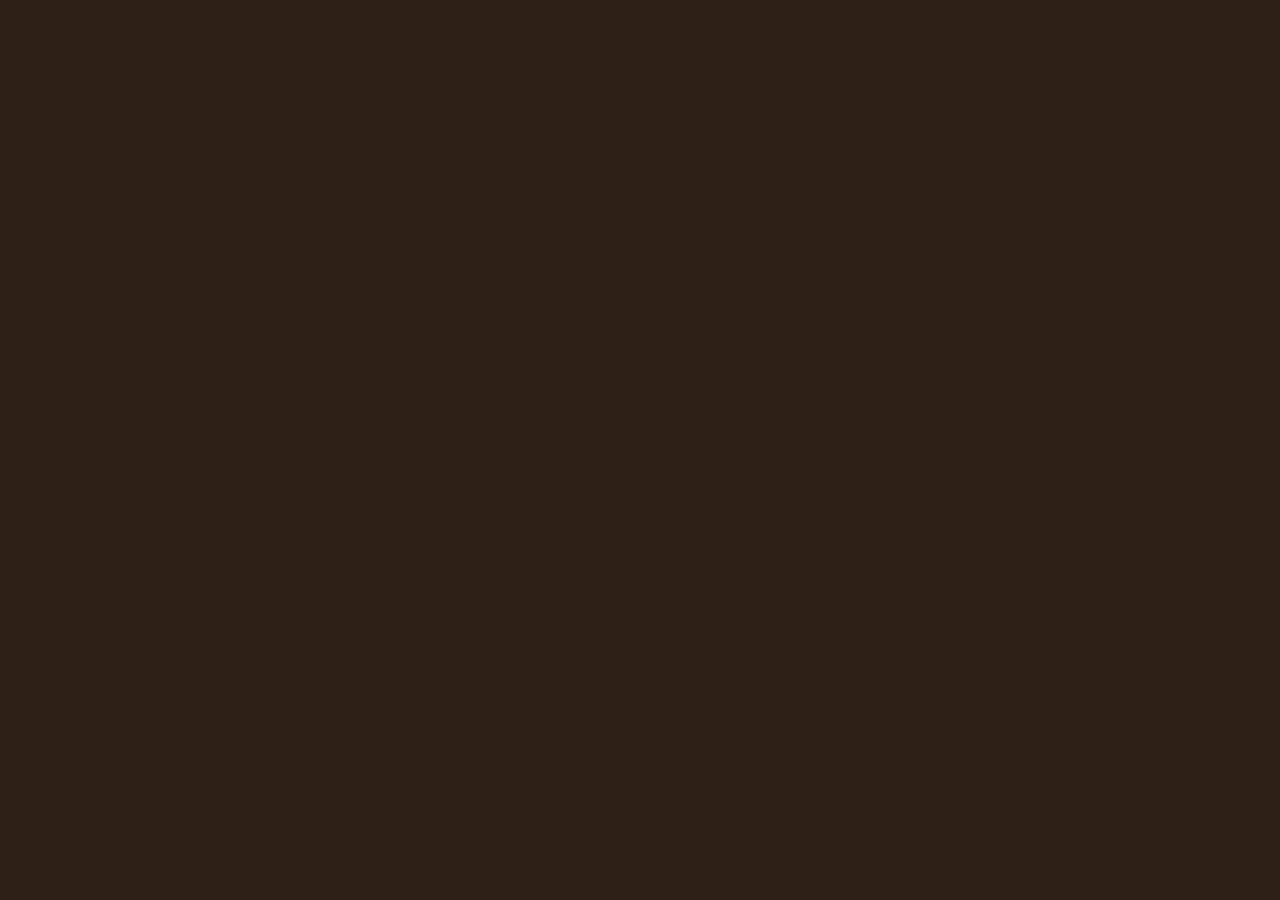
==== index.html @ 1f21533e "Cópia do Jogo da Memória do KiFácil Repositório extraído da pasta jogos-passa-tempo/jogo-memoria do " ====
<!DOCTYPE html>
<html lang="pt-BR">
<head>
<meta charset="UTF-8">
<meta name="viewport" content="width=device-width, initial-scale=1.0">
<title>Jogo da Memória · KiFácil</title>
<link rel="icon" type="image/png" href="/favicon.png">
<link rel="preconnect" href="https://fonts.googleapis.com">
<link href="https://fonts.googleapis.com/css2?family=Lora:ital,wght@0,500;0,600;1,500;1,600&family=Libre+Baskerville:ital,wght@0,400;0,700;1,400&display=swap" rel="stylesheet">
<link rel="stylesheet" href="style.css">
</head>
<body>

<nav class="nav">
  <a href="../../app-academia/academia.html">Academia KiFácil</a>
  <span class="nav-sep">›</span>
  <a href="../../app-academia/jogos.html">Jogos</a>
  <span class="nav-sep">›</span>
  Jogo da Memória
</nav>

<header class="header">
  <div>
    <div class="eyebrow">Jogo de Memória · KiFácil</div>
    <h1 class="page-title">Jogo da Memória</h1>
  </div>
  <div class="header-stats" id="header-stats">
    <div class="hstat"><span class="hstat-label">Tempo</span><span class="hstat-valor" id="stat-tempo">00:00</span></div>
    <div class="hstat"><span class="hstat-label">Jogadas</span><span class="hstat-valor" id="stat-jogadas">0</span></div>
    <div class="hstat"><span class="hstat-label">Pares</span><span class="hstat-valor" id="stat-pares">0/0</span></div>
  </div>
</header>

<div id="game-area">

  <!-- TABULEIRO -->
  <div id="tabuleiro-wrap">
    <div id="tabuleiro"></div>
  </div>

  <!-- BARRA DE PRÉVIA / EMBARALHAR -->
  <div id="preview-wrap" class="hidden">
    <div id="preview-texto">Memorize as cartas...</div>
    <button class="btn-jogo" id="btn-embaralhar">🔀 Embaralhar e Começar</button>
  </div>

  <!-- TELA DE SELEÇÃO DE DIFICULDADE -->
  <div id="overlay-dificuldade" class="game-overlay">
    <div class="overlay-card">
      <div class="overlay-eyebrow">Preparação</div>
      <div class="overlay-titulo">Escolha a dificuldade</div>
      <div class="overlay-texto">Vire duas cartas por vez. Se forem iguais, elas ficam reveladas. Encontre todos os pares!</div>
      <div class="dificuldade-opcoes">
        <button class="dificuldade-card" data-nivel="facil">
          <div class="dificuldade-nome">Fácil</div>
          <div class="dificuldade-info">6 pares · 12 cartas</div>
          <div class="dificuldade-recorde" id="recorde-facil"></div>
        </button>
        <button class="dificuldade-card" data-nivel="medio">
          <div class="dificuldade-nome">Médio</div>
          <div class="dificuldade-info">10 pares · 20 cartas</div>
          <div class="dificuldade-recorde" id="recorde-medio"></div>
        </button>
        <button class="dificuldade-card" data-nivel="dificil">
          <div class="dificuldade-nome">Difícil</div>
          <div class="dificuldade-info">15 pares · 30 cartas</div>
          <div class="dificuldade-recorde" id="recorde-dificil"></div>
        </button>
      </div>
    </div>
  </div>

  <!-- TELA DE VITÓRIA -->
  <div id="overlay-vitoria" class="game-overlay hidden">
    <div class="overlay-card">
      <div class="overlay-eyebrow">Parabéns!</div>
      <div class="overlay-titulo">Você encontrou todos os pares!</div>
      <div class="vitoria-stats-row">
        <div class="vitoria-stat"><strong id="vit-tempo">00:00</strong><span>Tempo</span></div>
        <div class="vitoria-stat"><strong id="vit-jogadas">0</strong><span>Jogadas</span></div>
      </div>
      <div class="vitoria-xp" id="vit-xp"></div>
      <div class="vitoria-recorde" id="vit-recorde"></div>
      <div class="overlay-texto">Sair ou jogar de novo?</div>
      <div class="overlay-actions">
        <button class="btn-jogo" id="btn-jogar-de-novo">🔁 Jogar de Novo</button>
        <a href="../../app-academia/jogos.html" class="btn-jogo-secundario">🚪 Sair</a>
        <button class="btn-jogo-secundario" id="btn-trocar-dificuldade">Trocar Dificuldade</button>
      </div>
    </div>
  </div>

</div><!-- /game-area -->

<script src="script.js"></script>
<script type="module">
  import { requireAuth }          from '../../app-academia/js/guards.js';
  import { session }              from '../../app-academia/js/session.js';
  import { usuarioAtual }         from '../../app-academia/js/auth.js';
  import { registrarEntradaFase } from '../../app-academia/js/progresso.js';

  await requireAuth('../../app-academia/login.html').catch(() => {});
  await session.aguardar();
  document.body.style.visibility = 'visible';

  window._concederXpMemoria = async function (xp) {
    const user = usuarioAtual();
    if (!user) return;
    try { await registrarEntradaFase(user.uid, xp); }
    catch (e) { console.error('[Jogo da Memória] Erro ao conceder XP:', e); }
  };
</script>
</body>
</html>
---- style.css ----
*, *::before, *::after { box-sizing: border-box; margin: 0; padding: 0; }

:root {
  --bg:        #2e2016;
  --text:      #f5ead0;
  --soft:      #e8d4b0;
  --gold:      #e8b84b;
  --gold-dim:  #b8891e;
  --border:    rgba(212,170,106,0.4);
  --panel-bg:  rgba(6,3,0,0.93);
  --ok:        rgba(100,220,130,0.92);
}

html, body {
  height: 100%; overflow: hidden;
  font-family: 'Libre Baskerville', serif;
  color: var(--text);
  background: var(--bg);
}
body { display: flex; flex-direction: column; visibility: hidden; }

/* ── NAV ── */
.nav {
  background: #1a0f08;
  padding: 10px 28px;
  display: flex; align-items: center; gap: 8px;
  border-bottom: 1px solid var(--border);
  font-size: 11px; color: var(--soft);
  letter-spacing: .04em; flex-shrink: 0;
}
.nav a { color: var(--gold); text-decoration: none; }
.nav a:hover { text-decoration: underline; }
.nav-sep { color: rgba(232,216,176,0.35); }

/* ── HEADER ── */
.header {
  background: #1a0f08;
  padding: 14px 28px 12px;
  border-bottom: 1px solid rgba(212,170,106,0.2);
  display: flex; align-items: center; justify-content: space-between;
  flex-shrink: 0; flex-wrap: wrap; gap: 10px;
}
.eyebrow { font-size: 9px; letter-spacing: .16em; text-transform: uppercase; color: var(--gold); margin-bottom: 3px; }
.page-title { font-family: 'Lora', serif; font-size: 24px; font-weight: 600; color: var(--text); line-height: 1.1; }

.header-stats { display: flex; gap: 22px; }
.hstat { display: flex; flex-direction: column; align-items: center; min-width: 56px; }
.hstat-label { font-size: 8px; letter-spacing: .12em; text-transform: uppercase; color: rgba(232,216,176,0.5); }
.hstat-valor { font-family: 'Lora', serif; font-size: 18px; font-weight: 600; color: var(--gold); }

/* ── GAME AREA ── */
#game-area { position: relative; flex: 1; min-height: 0; overflow: hidden; background: radial-gradient(ellipse at 50% 0%, #3a2a1a 0%, #1a1024 70%); }

#tabuleiro-wrap { position: absolute; inset: 0; display: flex; align-items: center; justify-content: center; padding: 20px 20px 90px; overflow: auto; }
#tabuleiro { display: grid; gap: 10px; justify-content: center; align-content: center; }

/* ── BARRA DE PRÉVIA / EMBARALHAR ── */
#preview-wrap {
  position: absolute; left: 50%; bottom: 18px; transform: translateX(-50%);
  z-index: 150;
  display: flex; flex-direction: column; align-items: center; gap: 8px;
  background: rgba(6,3,0,0.92);
  border: 1.5px solid rgba(232,184,75,0.4);
  border-radius: 14px;
  padding: 12px 20px;
  box-shadow: 0 8px 30px rgba(0,0,0,.7);
}
#preview-wrap.hidden { display: none; }
#preview-texto { font-size: 12px; color: var(--soft); font-style: italic; }
#preview-wrap .btn-jogo { width: auto; padding: .65rem 1.6rem; }

/* ── CARTAS ── */
.carta {
  position: relative;
  aspect-ratio: 3 / 4;
  cursor: pointer;
  perspective: 800px;
}
.carta-interior {
  position: relative; width: 100%; height: 100%;
  transform-style: preserve-3d;
  transition: transform .45s cubic-bezier(.4,.2,.2,1);
}
.carta.virada .carta-interior { transform: rotateY(180deg); }

.carta-face {
  position: absolute; inset: 0;
  backface-visibility: hidden;
  border-radius: 8px;
  overflow: hidden;
  border: 1.5px solid var(--border);
  box-shadow: 0 4px 14px rgba(0,0,0,.4);
}
.carta-verso {
  background: linear-gradient(155deg, #4a3222, #2a1c10);
  display: flex; align-items: center; justify-content: center;
}
.carta-verso::before {
  content: '✦';
  font-size: clamp(14px, 4vw, 26px);
  color: rgba(232,184,75,0.5);
}
.carta-frente {
  transform: rotateY(180deg);
  background: radial-gradient(ellipse at center, #2a1c10 0%, #1a0f08 100%);
}
.carta-frente img { width: 100%; height: 100%; object-fit: contain; display: block; }

.carta.encontrada .carta-face { border-color: var(--ok); box-shadow: 0 0 0 2px rgba(100,220,130,0.35), 0 4px 14px rgba(0,0,0,.4); }
.carta.encontrada { cursor: default; }
.carta:not(.virada):not(.encontrada):hover .carta-verso { filter: brightness(1.15); }

.carta.erro .carta-verso { animation: shakeErro .35s ease; }
@keyframes shakeErro { 0%,100%{transform:translateX(0);} 25%{transform:translateX(-4px);} 75%{transform:translateX(4px);} }

/* ── OVERLAYS ── */
.game-overlay {
  position: absolute; inset: 0; z-index: 200;
  background: rgba(6,3,0,0.9);
  display: flex; align-items: center; justify-content: center;
  padding: 20px;
}
.game-overlay.hidden { display: none; }

.overlay-card {
  background: var(--panel-bg);
  border: 1.5px solid rgba(212,170,106,0.35);
  border-radius: 16px;
  padding: 2rem 2.2rem;
  max-width: 480px; width: 100%;
  text-align: center;
  display: flex; flex-direction: column; align-items: center; gap: .9rem;
  box-shadow: 0 8px 50px rgba(0,0,0,.85);
  max-height: 90vh; overflow-y: auto;
}
.overlay-eyebrow { font-size: 10px; letter-spacing: .18em; text-transform: uppercase; color: var(--gold); }
.overlay-titulo { font-family: 'Lora', serif; font-size: 24px; font-weight: 600; color: var(--text); line-height: 1.3; }
.overlay-texto { font-size: 13px; color: var(--soft); line-height: 1.6; }

/* seleção de dificuldade */
.dificuldade-opcoes { display: flex; flex-direction: column; gap: 10px; width: 100%; margin-top: .3rem; }
.dificuldade-card {
  background: rgba(255,255,255,0.03);
  border: 2px solid rgba(212,170,106,0.25);
  border-radius: 10px;
  padding: 14px 18px;
  cursor: pointer;
  text-align: left;
  font-family: 'Libre Baskerville', serif;
  transition: border-color .15s, background .15s;
}
.dificuldade-card:hover { border-color: rgba(232,184,75,0.6); background: rgba(232,184,75,0.07); }
.dificuldade-nome { font-family: 'Lora', serif; font-size: 16px; font-weight: 600; color: var(--text); }
.dificuldade-info { font-size: 11.5px; color: rgba(245,234,208,0.55); margin-top: 2px; }
.dificuldade-recorde { font-size: 11px; color: var(--gold); margin-top: 5px; font-style: italic; min-height: 14px; }

/* vitória */
.vitoria-stats-row { display: flex; gap: 30px; justify-content: center; margin-top: .3rem; }
.vitoria-stat strong { display: block; color: var(--gold); font-size: 22px; font-family: 'Lora', serif; }
.vitoria-stat span { font-size: 10px; letter-spacing: .06em; text-transform: uppercase; color: rgba(245,234,208,0.5); }
.vitoria-xp {
  display: inline-block;
  background: rgba(232,184,75,0.1);
  border: 1px solid rgba(232,184,75,0.38);
  border-radius: 20px;
  padding: .3rem 1.1rem;
  font-family: 'Lora', serif; font-size: 18px; font-weight: 600;
  color: var(--gold);
}
.vitoria-recorde { font-size: 12px; color: var(--soft); font-style: italic; }

.overlay-actions { display: flex; flex-direction: column; gap: 10px; width: 100%; margin-top: .5rem; }
.btn-jogo {
  background: linear-gradient(135deg, var(--gold), var(--gold-dim));
  border: none; border-radius: 8px;
  padding: .8rem 1.8rem;
  font-family: 'Libre Baskerville', serif;
  font-size: 13px; font-weight: 700;
  color: #1a0f08; cursor: pointer;
  letter-spacing: .05em; text-transform: uppercase;
  transition: filter .15s, transform .15s;
  width: 100%;
}
.btn-jogo:hover { filter: brightness(1.1); transform: scale(1.02); }
.btn-jogo-secundario {
  background: transparent;
  border: 1px solid rgba(232,184,75,0.4);
  border-radius: 8px;
  padding: .7rem 1.8rem;
  font-family: 'Libre Baskerville', serif;
  font-size: 12px; font-weight: 700;
  color: var(--gold); cursor: pointer;
  letter-spacing: .05em; text-transform: uppercase;
  text-decoration: none; text-align: center;
  transition: border-color .15s, background .15s;
  width: 100%; display: block;
}
.btn-jogo-secundario:hover { border-color: var(--gold); background: rgba(232,184,75,0.08); }

/* ── MOBILE ── */
@media (max-width: 768px) {
  .nav { padding: 8px 14px; font-size: 10px; }
  .header { padding: 10px 14px; }
  .page-title { font-size: 18px; }
  .header-stats { gap: 14px; }
  .hstat { min-width: 44px; }
  .hstat-valor { font-size: 14px; }
  #tabuleiro-wrap { padding: 10px; }
  #tabuleiro { gap: 6px; }
  .overlay-card { padding: 1.5rem 1.4rem; }
  .overlay-titulo { font-size: 19px; }
}
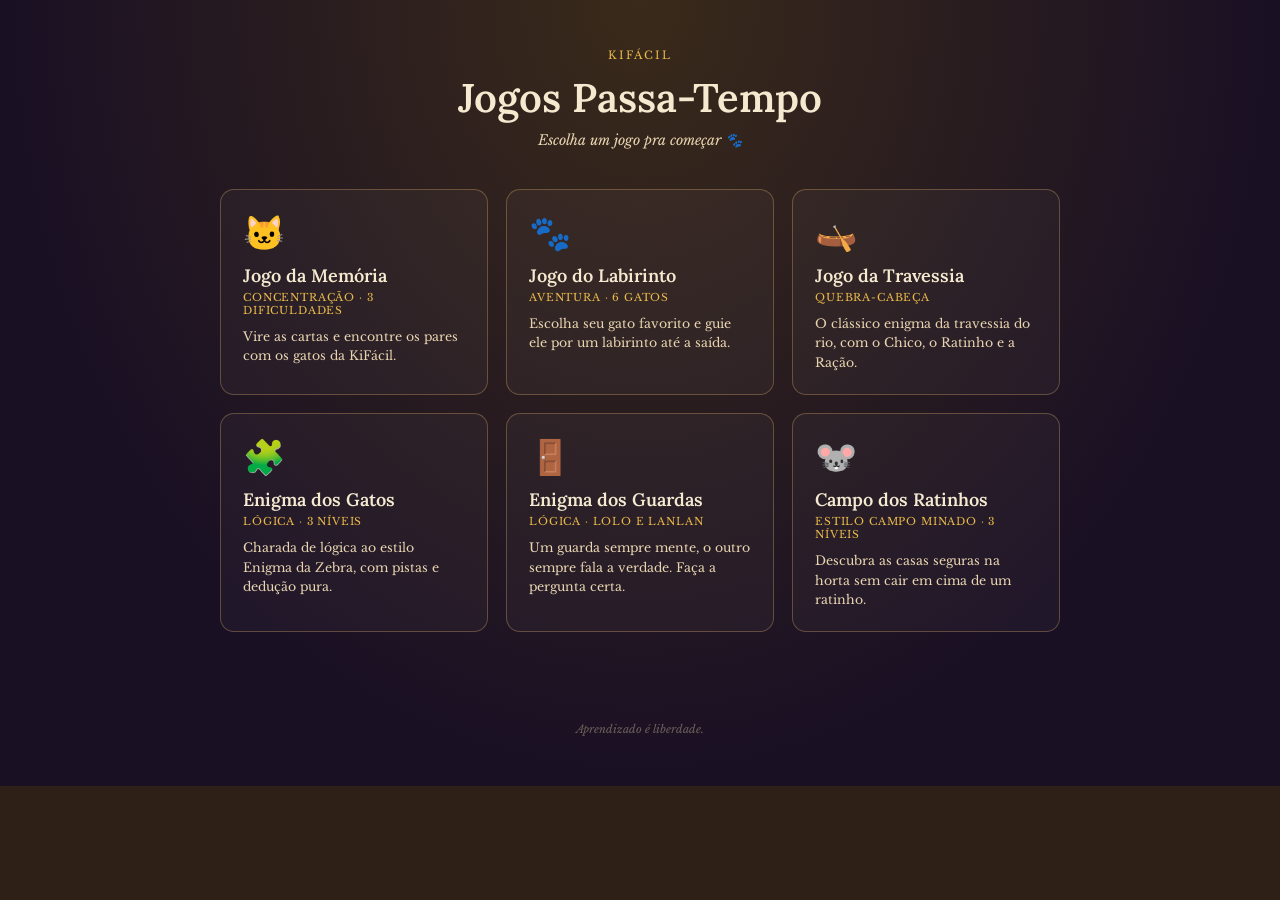
==== commit 6c1d58e2: "Adiciona Enigma dos Guardas, Campo dos Ratinhos, e página inicial Adiciona os dois jogos que faltava" ====
--- a/index.html
+++ b/index.html
@@ -3,112 +3,94 @@
 <head>
 <meta charset="UTF-8">
 <meta name="viewport" content="width=device-width, initial-scale=1.0">
-<title>Jogo da Memória · KiFácil</title>
-<link rel="icon" type="image/png" href="/favicon.png">
+<title>Jogos Passa-Tempo · KiFácil</title>
 <link rel="preconnect" href="https://fonts.googleapis.com">
 <link href="https://fonts.googleapis.com/css2?family=Lora:ital,wght@0,500;0,600;1,500;1,600&family=Libre+Baskerville:ital,wght@0,400;0,700;1,400&display=swap" rel="stylesheet">
-<link rel="stylesheet" href="style.css">
+<style>
+  * { box-sizing: border-box; margin: 0; padding: 0; }
+  :root {
+    --bg: #2e2016; --text: #f5ead0; --soft: #e8d4b0;
+    --gold: #e8b84b; --gold-dim: #b8891e; --border: rgba(212,170,106,0.35);
+    --panel: rgba(255,255,255,0.03);
+  }
+  html, body { min-height: 100%; font-family: 'Libre Baskerville', serif; color: var(--text); background: var(--bg); }
+  body { background: radial-gradient(ellipse at 50% 0%, #3a2a1a 0%, #1a1024 70%); }
+  header { text-align: center; padding: 48px 20px 30px; }
+  .eyebrow { font-size: 11px; letter-spacing: .18em; text-transform: uppercase; color: var(--gold); margin-bottom: 10px; }
+  h1 { font-family: 'Lora', serif; font-size: clamp(28px, 5vw, 40px); font-weight: 600; margin-bottom: 8px; }
+  .sub { font-style: italic; color: var(--soft); font-size: 14px; }
+  main { max-width: 880px; margin: 0 auto; padding: 10px 20px 60px; }
+  .grade { display: grid; grid-template-columns: repeat(auto-fit, minmax(260px, 1fr)); gap: 18px; }
+  a.jogo {
+    display: block; background: var(--panel); border: 1.5px solid var(--border);
+    border-radius: 14px; padding: 22px; text-decoration: none; color: inherit;
+    transition: border-color .2s, transform .2s, background .2s;
+  }
+  a.jogo:hover { border-color: rgba(232,184,75,0.6); background: rgba(232,184,75,0.06); transform: translateY(-3px); }
+  .icone { font-size: 34px; margin-bottom: 10px; }
+  .titulo { font-family: 'Lora', serif; font-size: 18px; font-weight: 600; margin-bottom: 4px; }
+  .tag { font-size: 10.5px; letter-spacing: .08em; text-transform: uppercase; color: var(--gold); margin-bottom: 10px; }
+  .desc { font-size: 12.5px; color: var(--soft); line-height: 1.55; }
+  footer { text-align: center; padding: 30px 20px 50px; font-size: 11px; color: rgba(232,216,176,0.4); font-style: italic; }
+</style>
 </head>
 <body>
 
-<nav class="nav">
-  <a href="../../app-academia/academia.html">Academia KiFácil</a>
-  <span class="nav-sep">›</span>
-  <a href="../../app-academia/jogos.html">Jogos</a>
-  <span class="nav-sep">›</span>
-  Jogo da Memória
-</nav>
-
-<header class="header">
-  <div>
-    <div class="eyebrow">Jogo de Memória · KiFácil</div>
-    <h1 class="page-title">Jogo da Memória</h1>
-  </div>
-  <div class="header-stats" id="header-stats">
-    <div class="hstat"><span class="hstat-label">Tempo</span><span class="hstat-valor" id="stat-tempo">00:00</span></div>
-    <div class="hstat"><span class="hstat-label">Jogadas</span><span class="hstat-valor" id="stat-jogadas">0</span></div>
-    <div class="hstat"><span class="hstat-label">Pares</span><span class="hstat-valor" id="stat-pares">0/0</span></div>
-  </div>
+<header>
+  <div class="eyebrow">KiFácil</div>
+  <h1>Jogos Passa-Tempo</h1>
+  <p class="sub">Escolha um jogo pra começar 🐾</p>
 </header>
 
-<div id="game-area">
+<main>
+  <div class="grade">
 
-  <!-- TABULEIRO -->
-  <div id="tabuleiro-wrap">
-    <div id="tabuleiro"></div>
+    <a class="jogo" href="jogo-memoria/index.html">
+      <div class="icone">🐱</div>
+      <div class="titulo">Jogo da Memória</div>
+      <div class="tag">Concentração · 3 dificuldades</div>
+      <div class="desc">Vire as cartas e encontre os pares com os gatos da KiFácil.</div>
+    </a>
+
+    <a class="jogo" href="jogo-labirinto/index.html">
+      <div class="icone">🐾</div>
+      <div class="titulo">Jogo do Labirinto</div>
+      <div class="tag">Aventura · 6 gatos</div>
+      <div class="desc">Escolha seu gato favorito e guie ele por um labirinto até a saída.</div>
+    </a>
+
+    <a class="jogo" href="jogo-travessia/index.html">
+      <div class="icone">🛶</div>
+      <div class="titulo">Jogo da Travessia</div>
+      <div class="tag">Quebra-cabeça</div>
+      <div class="desc">O clássico enigma da travessia do rio, com o Chico, o Ratinho e a Ração.</div>
+    </a>
+
+    <a class="jogo" href="enigma-dos-gatos/index.html">
+      <div class="icone">🧩</div>
+      <div class="titulo">Enigma dos Gatos</div>
+      <div class="tag">Lógica · 3 níveis</div>
+      <div class="desc">Charada de lógica ao estilo Enigma da Zebra, com pistas e dedução pura.</div>
+    </a>
+
+    <a class="jogo" href="enigma-dos-guardas/index.html">
+      <div class="icone">🚪</div>
+      <div class="titulo">Enigma dos Guardas</div>
+      <div class="tag">Lógica · Lolo e Lanlan</div>
+      <div class="desc">Um guarda sempre mente, o outro sempre fala a verdade. Faça a pergunta certa.</div>
+    </a>
+
+    <a class="jogo" href="campo-dos-ratinhos/index.html">
+      <div class="icone">🐭</div>
+      <div class="titulo">Campo dos Ratinhos</div>
+      <div class="tag">Estilo Campo Minado · 3 níveis</div>
+      <div class="desc">Descubra as casas seguras na horta sem cair em cima de um ratinho.</div>
+    </a>
+
   </div>
+</main>
 
-  <!-- BARRA DE PRÉVIA / EMBARALHAR -->
-  <div id="preview-wrap" class="hidden">
-    <div id="preview-texto">Memorize as cartas...</div>
-    <button class="btn-jogo" id="btn-embaralhar">🔀 Embaralhar e Começar</button>
-  </div>
+<footer>Aprendizado é liberdade.</footer>
 
-  <!-- TELA DE SELEÇÃO DE DIFICULDADE -->
-  <div id="overlay-dificuldade" class="game-overlay">
-    <div class="overlay-card">
-      <div class="overlay-eyebrow">Preparação</div>
-      <div class="overlay-titulo">Escolha a dificuldade</div>
-      <div class="overlay-texto">Vire duas cartas por vez. Se forem iguais, elas ficam reveladas. Encontre todos os pares!</div>
-      <div class="dificuldade-opcoes">
-        <button class="dificuldade-card" data-nivel="facil">
-          <div class="dificuldade-nome">Fácil</div>
-          <div class="dificuldade-info">6 pares · 12 cartas</div>
-          <div class="dificuldade-recorde" id="recorde-facil"></div>
-        </button>
-        <button class="dificuldade-card" data-nivel="medio">
-          <div class="dificuldade-nome">Médio</div>
-          <div class="dificuldade-info">10 pares · 20 cartas</div>
-          <div class="dificuldade-recorde" id="recorde-medio"></div>
-        </button>
-        <button class="dificuldade-card" data-nivel="dificil">
-          <div class="dificuldade-nome">Difícil</div>
-          <div class="dificuldade-info">15 pares · 30 cartas</div>
-          <div class="dificuldade-recorde" id="recorde-dificil"></div>
-        </button>
-      </div>
-    </div>
-  </div>
-
-  <!-- TELA DE VITÓRIA -->
-  <div id="overlay-vitoria" class="game-overlay hidden">
-    <div class="overlay-card">
-      <div class="overlay-eyebrow">Parabéns!</div>
-      <div class="overlay-titulo">Você encontrou todos os pares!</div>
-      <div class="vitoria-stats-row">
-        <div class="vitoria-stat"><strong id="vit-tempo">00:00</strong><span>Tempo</span></div>
-        <div class="vitoria-stat"><strong id="vit-jogadas">0</strong><span>Jogadas</span></div>
-      </div>
-      <div class="vitoria-xp" id="vit-xp"></div>
-      <div class="vitoria-recorde" id="vit-recorde"></div>
-      <div class="overlay-texto">Sair ou jogar de novo?</div>
-      <div class="overlay-actions">
-        <button class="btn-jogo" id="btn-jogar-de-novo">🔁 Jogar de Novo</button>
-        <a href="../../app-academia/jogos.html" class="btn-jogo-secundario">🚪 Sair</a>
-        <button class="btn-jogo-secundario" id="btn-trocar-dificuldade">Trocar Dificuldade</button>
-      </div>
-    </div>
-  </div>
-
-</div><!-- /game-area -->
-
-<script src="script.js"></script>
-<script type="module">
-  import { requireAuth }          from '../../app-academia/js/guards.js';
-  import { session }              from '../../app-academia/js/session.js';
-  import { usuarioAtual }         from '../../app-academia/js/auth.js';
-  import { registrarEntradaFase } from '../../app-academia/js/progresso.js';
-
-  await requireAuth('../../app-academia/login.html').catch(() => {});
-  await session.aguardar();
-  document.body.style.visibility = 'visible';
-
-  window._concederXpMemoria = async function (xp) {
-    const user = usuarioAtual();
-    if (!user) return;
-    try { await registrarEntradaFase(user.uid, xp); }
-    catch (e) { console.error('[Jogo da Memória] Erro ao conceder XP:', e); }
-  };
-</script>
 </body>
 </html>
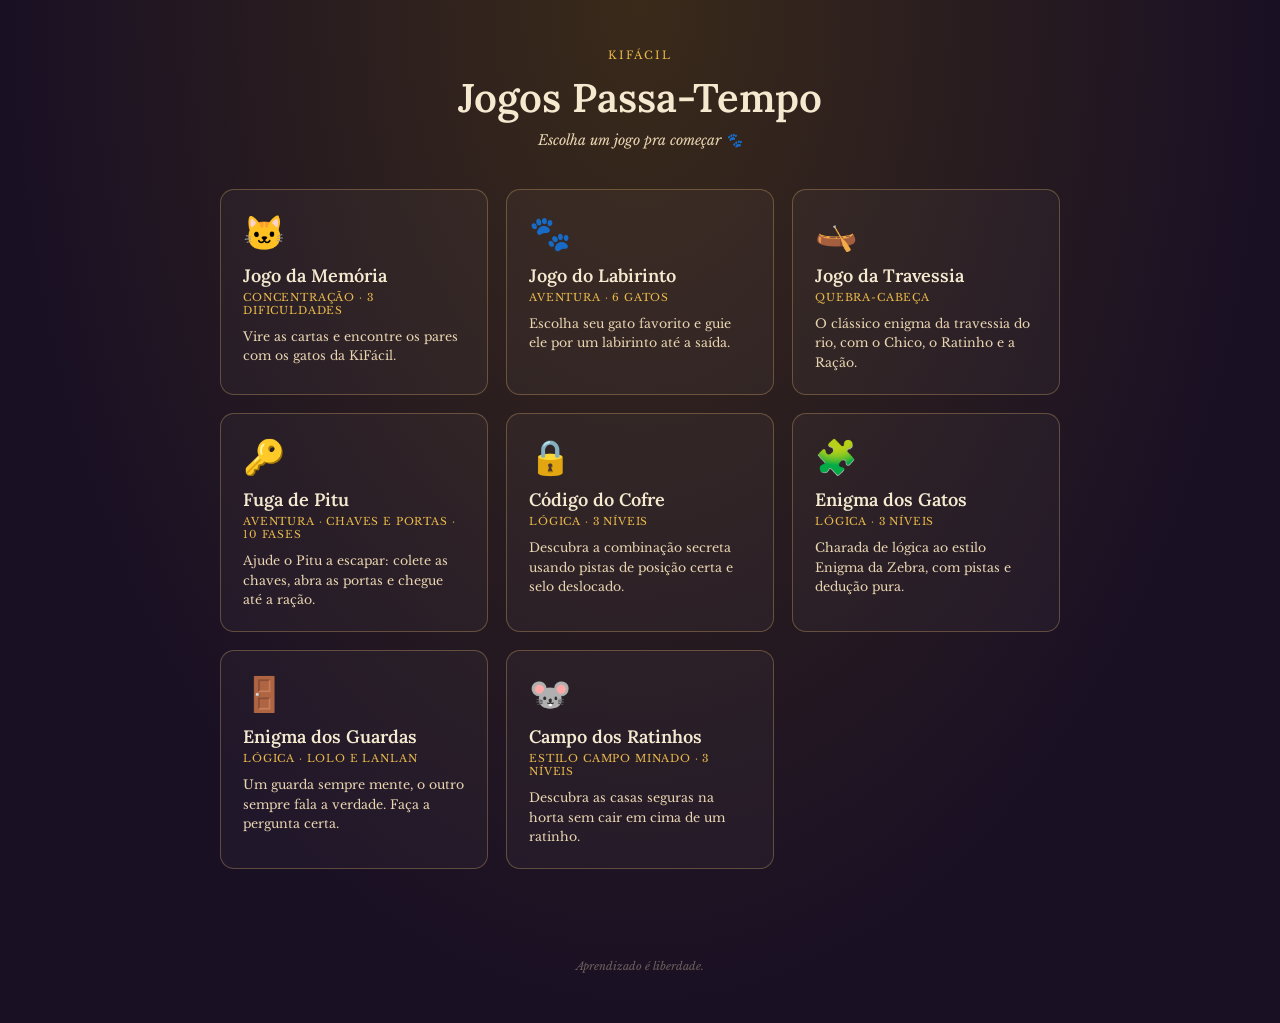
==== commit 4d4d1c02: "Adiciona Fuga de Pitu e Código do Cofre Dois jogos novos: Fuga de Pitu (labirinto com chaves e porta" ====
--- a/index.html
+++ b/index.html
@@ -66,6 +66,20 @@
       <div class="desc">O clássico enigma da travessia do rio, com o Chico, o Ratinho e a Ração.</div>
     </a>
 
+    <a class="jogo" href="fuga-de-pitu-10-fases/index.html">
+      <div class="icone">🔑</div>
+      <div class="titulo">Fuga de Pitu</div>
+      <div class="tag">Aventura · Chaves e portas · 10 fases</div>
+      <div class="desc">Ajude o Pitu a escapar: colete as chaves, abra as portas e chegue até a ração.</div>
+    </a>
+
+    <a class="jogo" href="codigo-do-cofre/index.html">
+      <div class="icone">🔒</div>
+      <div class="titulo">Código do Cofre</div>
+      <div class="tag">Lógica · 3 níveis</div>
+      <div class="desc">Descubra a combinação secreta usando pistas de posição certa e selo deslocado.</div>
+    </a>
+
     <a class="jogo" href="enigma-dos-gatos/index.html">
       <div class="icone">🧩</div>
       <div class="titulo">Enigma dos Gatos</div>
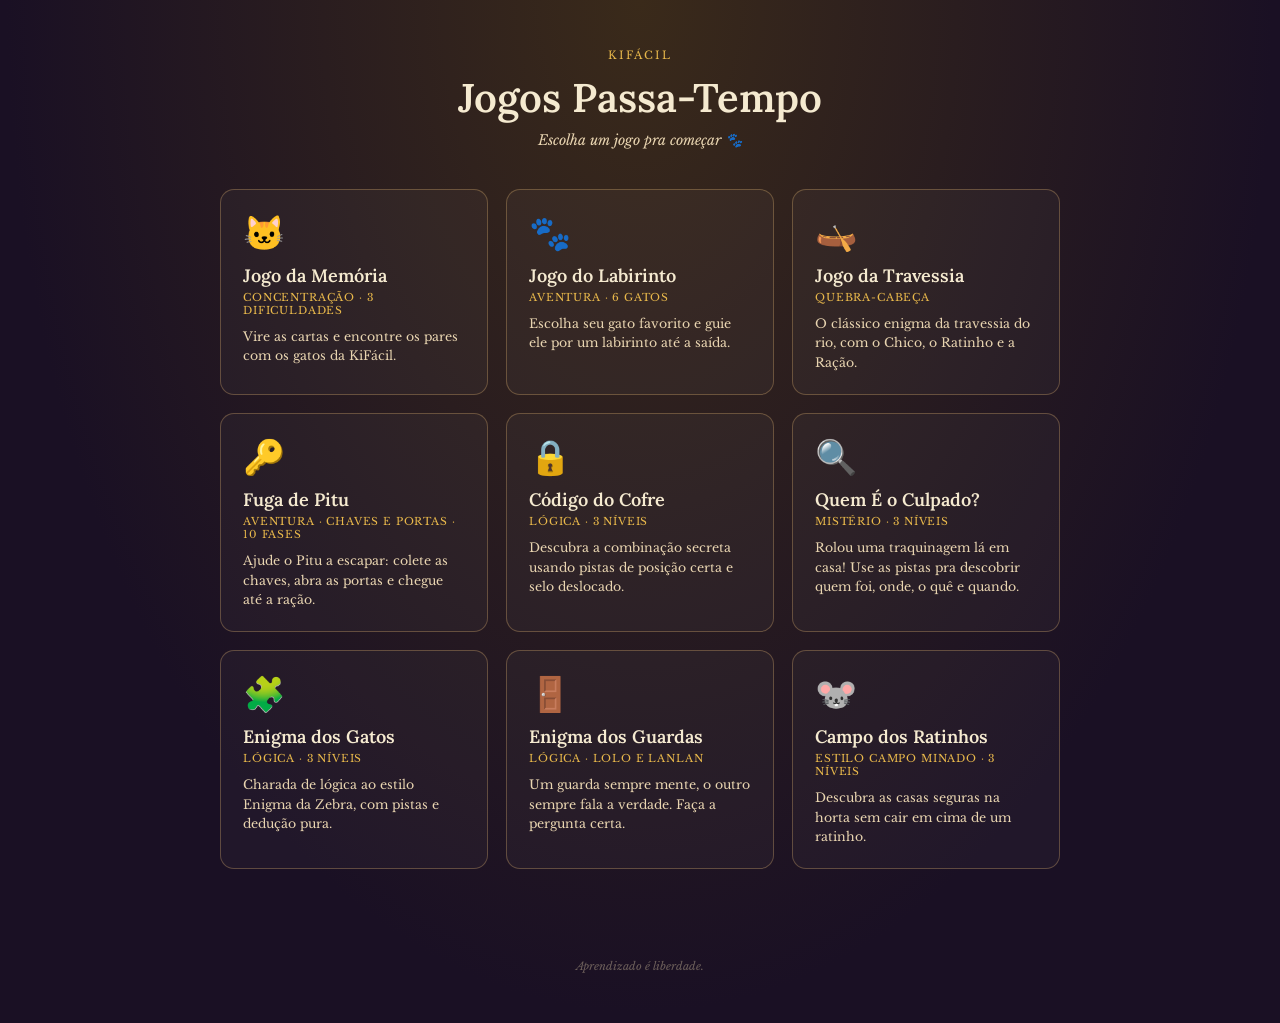
==== commit 38d2f6ac: "Adiciona Quem É o Culpado? Jogo de dedução ao estilo detetive/Cluedo: uma traquinagem aconteceu em c" ====
--- a/index.html
+++ b/index.html
@@ -66,7 +66,7 @@
       <div class="desc">O clássico enigma da travessia do rio, com o Chico, o Ratinho e a Ração.</div>
     </a>
 
-    <a class="jogo" href="fuga-de-pitu-10-fases/index.html">
+    <a class="jogo" href="fuga-de-pitu/index.html">
       <div class="icone">🔑</div>
       <div class="titulo">Fuga de Pitu</div>
       <div class="tag">Aventura · Chaves e portas · 10 fases</div>
@@ -78,6 +78,13 @@
       <div class="titulo">Código do Cofre</div>
       <div class="tag">Lógica · 3 níveis</div>
       <div class="desc">Descubra a combinação secreta usando pistas de posição certa e selo deslocado.</div>
+    </a>
+
+    <a class="jogo" href="quem-e-o-culpado/index.html">
+      <div class="icone">🔍</div>
+      <div class="titulo">Quem É o Culpado?</div>
+      <div class="tag">Mistério · 3 níveis</div>
+      <div class="desc">Rolou uma traquinagem lá em casa! Use as pistas pra descobrir quem foi, onde, o quê e quando.</div>
     </a>
 
     <a class="jogo" href="enigma-dos-gatos/index.html">
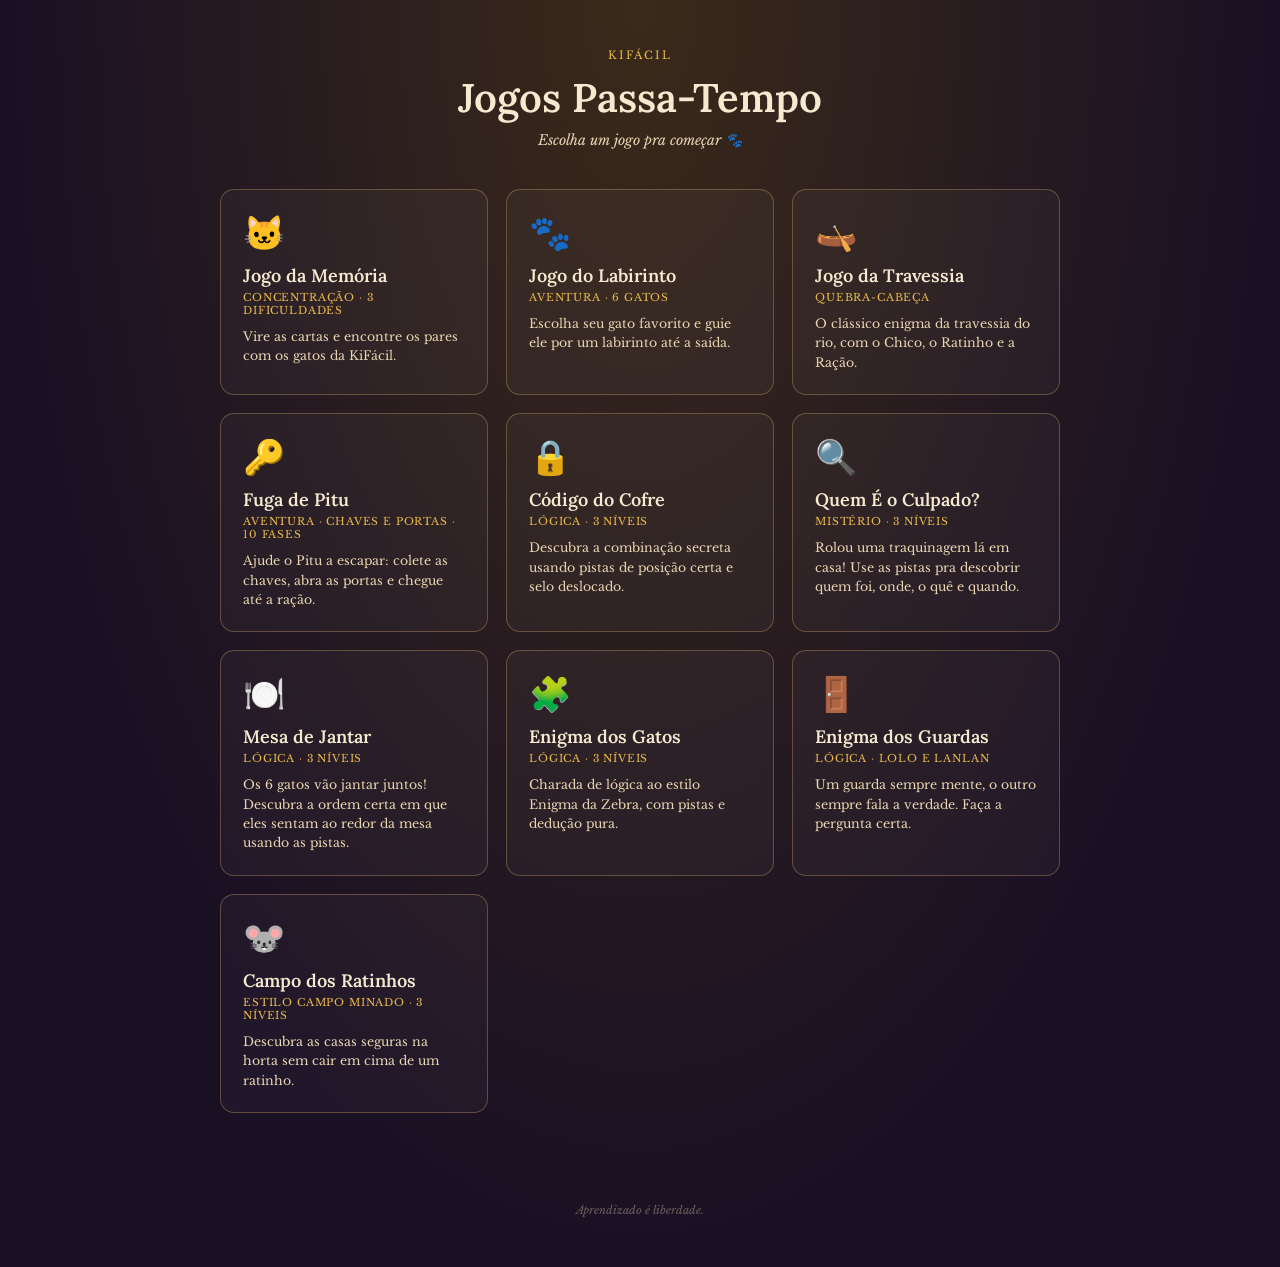
==== commit 6b7be02b: "Adiciona Mesa de Jantar Jogo de dedução de arranjo circular: os 6 gatos sentam ao redor de uma mesa " ====
--- a/index.html
+++ b/index.html
@@ -87,6 +87,13 @@
       <div class="desc">Rolou uma traquinagem lá em casa! Use as pistas pra descobrir quem foi, onde, o quê e quando.</div>
     </a>
 
+    <a class="jogo" href="mesa-de-jantar/index.html">
+      <div class="icone">🍽️</div>
+      <div class="titulo">Mesa de Jantar</div>
+      <div class="tag">Lógica · 3 níveis</div>
+      <div class="desc">Os 6 gatos vão jantar juntos! Descubra a ordem certa em que eles sentam ao redor da mesa usando as pistas.</div>
+    </a>
+
     <a class="jogo" href="enigma-dos-gatos/index.html">
       <div class="icone">🧩</div>
       <div class="titulo">Enigma dos Gatos</div>
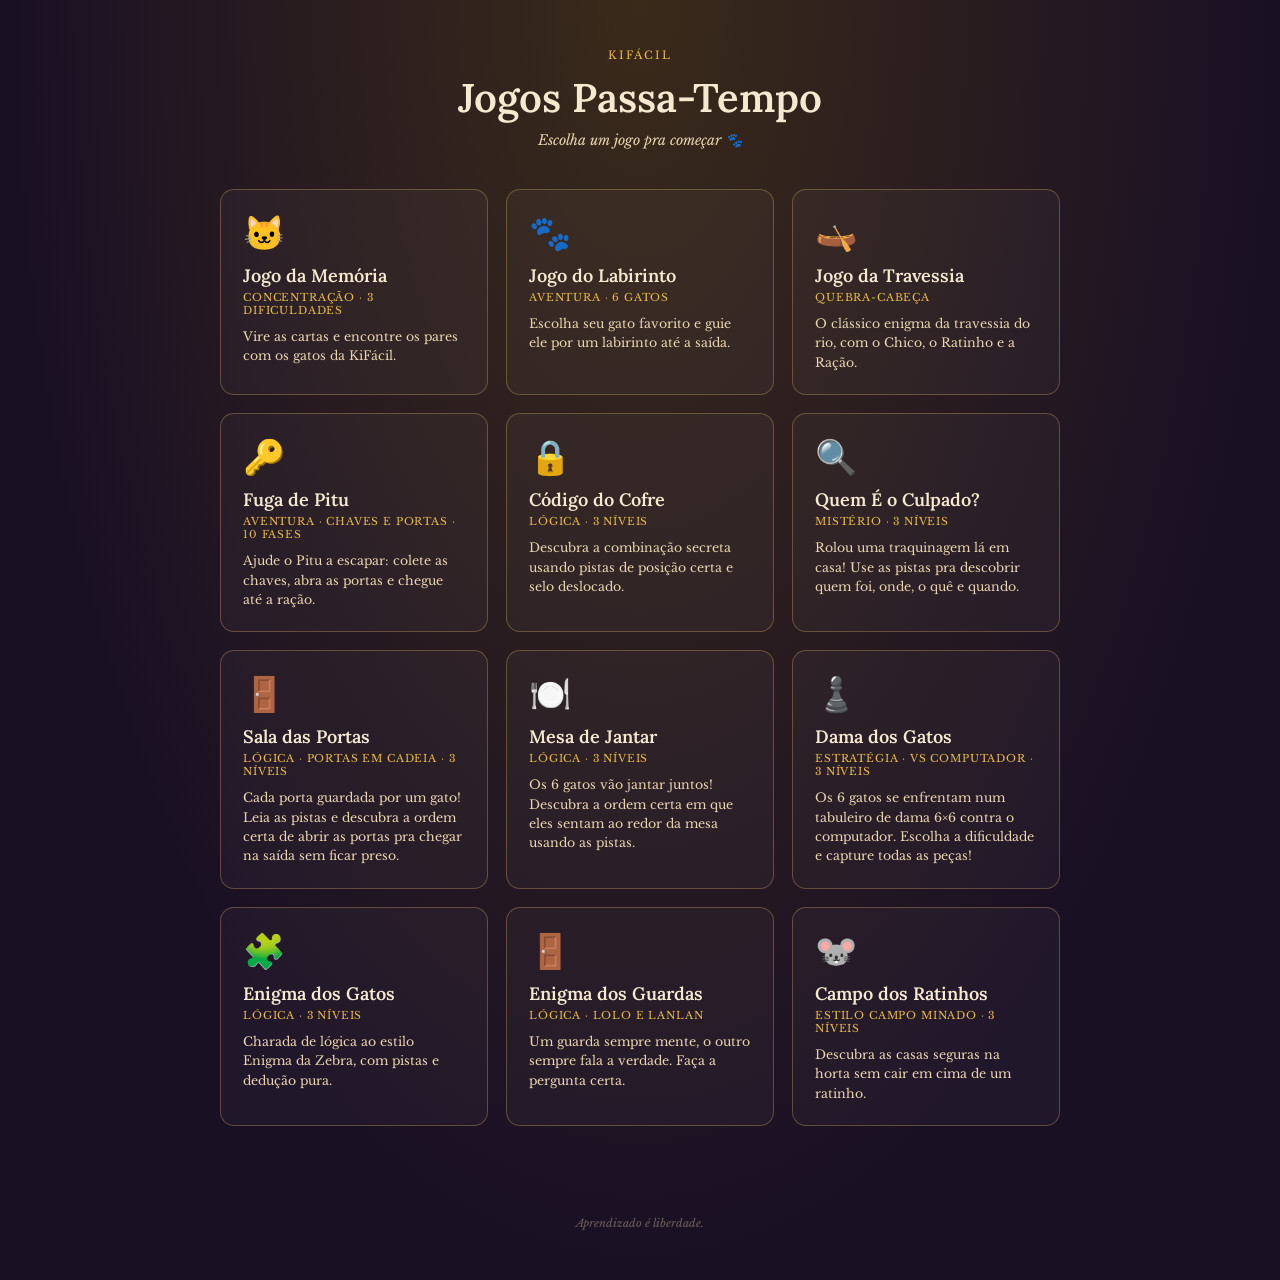
==== commit 3e898b54: "Adiciona Dama dos Gatos, Sala das Portas e Combate dos Gatos Dama dos Gatos: dama 6x6 contra a IA (n" ====
--- a/index.html
+++ b/index.html
@@ -87,11 +87,25 @@
       <div class="desc">Rolou uma traquinagem lá em casa! Use as pistas pra descobrir quem foi, onde, o quê e quando.</div>
     </a>
 
+    <a class="jogo" href="sala-das-portas/index.html">
+      <div class="icone">🚪</div>
+      <div class="titulo">Sala das Portas</div>
+      <div class="tag">Lógica · Portas em cadeia · 3 níveis</div>
+      <div class="desc">Cada porta guardada por um gato! Leia as pistas e descubra a ordem certa de abrir as portas pra chegar na saída sem ficar preso.</div>
+    </a>
+
     <a class="jogo" href="mesa-de-jantar/index.html">
       <div class="icone">🍽️</div>
       <div class="titulo">Mesa de Jantar</div>
       <div class="tag">Lógica · 3 níveis</div>
       <div class="desc">Os 6 gatos vão jantar juntos! Descubra a ordem certa em que eles sentam ao redor da mesa usando as pistas.</div>
+    </a>
+
+    <a class="jogo" href="dama-dos-gatos/index.html">
+      <div class="icone">♟️</div>
+      <div class="titulo">Dama dos Gatos</div>
+      <div class="tag">Estratégia · vs Computador · 3 níveis</div>
+      <div class="desc">Os 6 gatos se enfrentam num tabuleiro de dama 6×6 contra o computador. Escolha a dificuldade e capture todas as peças!</div>
     </a>
 
     <a class="jogo" href="enigma-dos-gatos/index.html">
